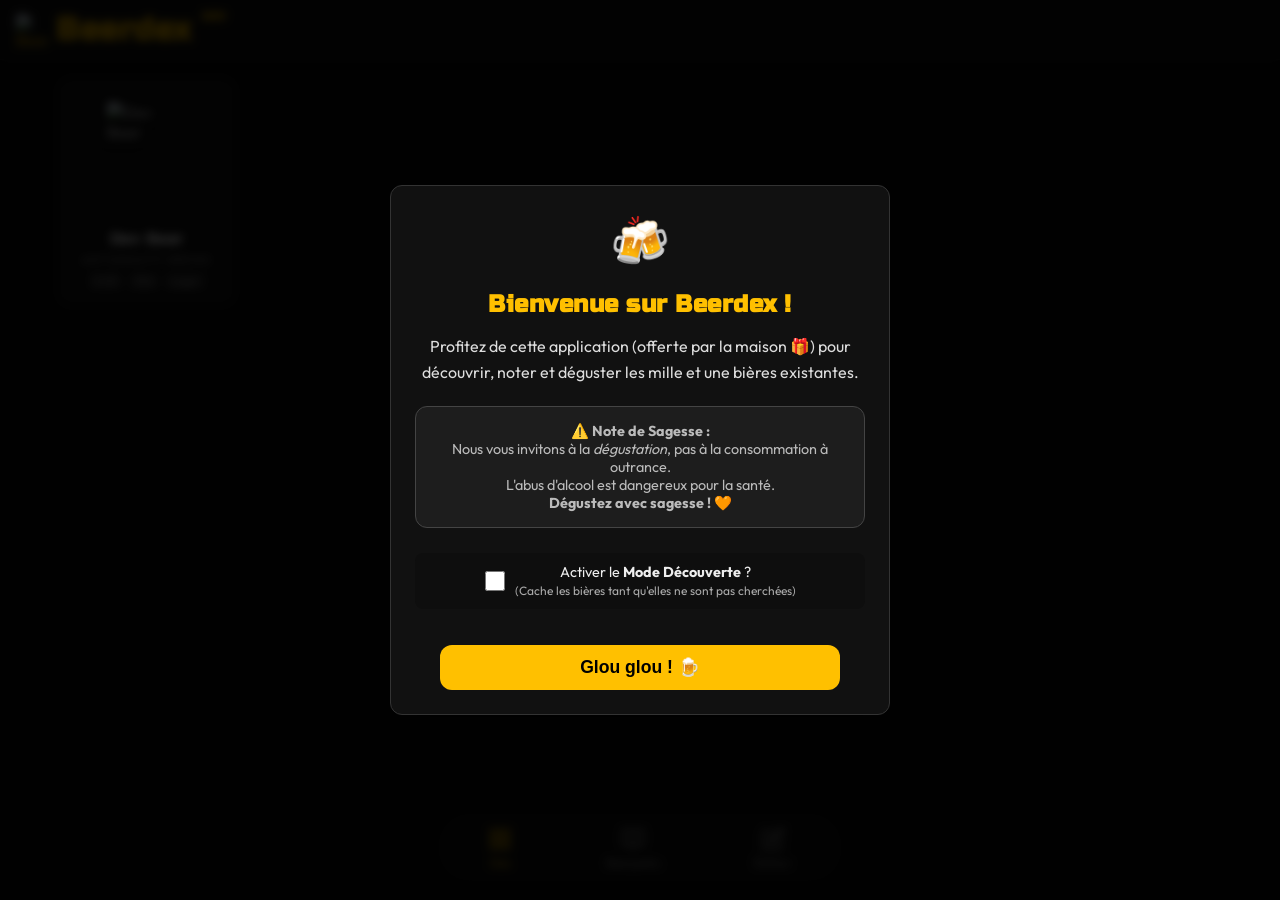
==== index.html @ afc3e480 "first commit" ====
<!DOCTYPE html>
<html lang="fr" data-theme="dark">

<head>
    <meta charset="UTF-8">
    <meta name="viewport" content="width=device-width, initial-scale=1.0">
    <link rel="manifest" href="manifest.webmanifest">
    <meta name="theme-color" content="#ffc107">
    <title>Beerdex - Dev Build</title>
    <!-- Fonts -->
    <link rel="preconnect" href="https://fonts.googleapis.com">
    <link rel="preconnect" href="https://fonts.gstatic.com" crossorigin>
    <link href="https://fonts.googleapis.com/css2?family=Outfit:wght@300;400;500;700&family=Russo+One&display=swap"
        rel="stylesheet">

    <!-- Styles -->
    <script src="js/vendor/lz-string.min.js"></script>
    <link rel="stylesheet" href="style.css">
</head>

<body>

    <div id="app">
        <header class="app-header">
            <div class="logo">
                <img src="icons/logo-bnr.png" width="32" height="32" alt="Beerdex Logo">
                <h1>Beerdex <span style="font-size:0.7rem; color:var(--accent-gold); vertical-align:top;">DEV</span>
                </h1>
            </div>
            <!-- Clean Header -->
        </header>

        <main id="main-content" class="scroll-container">
            <!-- Dynamic Content Injected Here -->
            <div class="loading-state">
                <div class="spinner"></div>
                <p>Chargement...</p>
            </div>
        </main>

        <!-- Navigation Bar -->
        <nav class="bottom-nav">
            <button type="button" class="nav-item active" data-view="home" aria-label="Accueil">
                <svg width="24" height="24" viewBox="0 0 24 24" fill="none" stroke="currentColor" stroke-width="2">
                    <rect x="3" y="3" width="7" height="7"></rect>
                    <rect x="14" y="3" width="7" height="7"></rect>
                    <rect x="14" y="14" width="7" height="7"></rect>
                    <rect x="3" y="14" width="7" height="7"></rect>
                </svg>
                <span>Dex</span>
            </button>
            <a href="beerpedia.html" class="nav-item" aria-label="Beerpedia" style="text-decoration:none;">
                <svg width="24" height="24" viewBox="0 0 24 24" fill="none" stroke="currentColor" stroke-width="2">
                    <path d="M2 3h6a4 4 0 0 1 4 4v14a3 3 0 0 0-3-3H2z"></path>
                    <path d="M22 3h-6a4 4 0 0 0-4 4v14a3 3 0 0 1 3-3h7z"></path>
                </svg>
                <span>Beerpedia</span>
            </a>
            <a href="editor.html" class="nav-item" aria-label="Éditeur" style="text-decoration:none;">
                <svg width="24" height="24" viewBox="0 0 24 24" fill="none" stroke="currentColor" stroke-width="2">
                    <path d="M11 4H4a2 2 0 0 0-2 2v14a2 2 0 0 0 2 2h14a2 2 0 0 0 2-2v-7"></path>
                    <path d="M18.5 2.5a2.121 2.121 0 0 1 3 3L12 15l-4 1 1-4 9.5-9.5z"></path>
                </svg>
                <span>Éditeur</span>
            </a>
        </nav>
    </div>

    <!-- Modals/Overlays -->
    <div id="modal-container" class="modal-overlay hidden" aria-hidden="true"></div>

    <script type="module" src="js/app.js"></script>
</body>

</html>
---- style.css ----
:root {
    /* Premium Dark Palette */
    --bg-dark: #0a0a0a;
    --bg-card: #141414;
    --bg-card-hover: #1f1f1f;
    --text-primary: #ffffff;
    --text-secondary: #a0a0a0;
    --accent-gold: #FFC000;
    --accent-amber: #FF9900;
    --accent-foam: #F0F0F0;
    --border-color: #2d2d2d;
    --success: #2ecc71;
    --danger: #e74c3c;

    /* Spacing & Layout */
    --nav-height: 64px;
    --header-height: 60px;
    --spacing-xs: 4px;
    --spacing-sm: 8px;
    --spacing-md: 16px;
    --spacing-lg: 24px;

    /* Effects */
    --shadow-soft: 0 4px 6px -1px rgba(0, 0, 0, 0.5);
    --shadow-glow: 0 0 15px rgba(255, 192, 0, 0.15);
    --glass-bg: rgba(20, 20, 20, 0.85);
    --glass-border: 1px solid rgba(255, 255, 255, 0.08);
}

/* Reset & Base */
* {
    box-sizing: border-box;
    margin: 0;
    padding: 0;
    -webkit-tap-highlight-color: transparent;
}

body {
    background-color: var(--bg-dark);
    color: var(--text-primary);
    font-family: 'Outfit', sans-serif;
    overflow: hidden;
    /* App-like feel */
    height: 100vh;
    /* Fallback */
    height: 100dvh;
    /* Mobile Fix */
    display: flex;
    flex-direction: column;
}

/* Typography */
h1,
h2,
h3 {
    font-family: 'Russo One', sans-serif;
    letter-spacing: 0.5px;
}

/* Structure */
#app {
    display: flex;
    flex-direction: column;
    height: 100%;
    width: 100%;
    position: relative;
    max-width: 600px;
    /* Tablet/Desktop constraint */
    margin: 0 auto;
    background: var(--bg-dark);
}

/* Header */
.app-header {
    height: var(--header-height);
    padding: 0 var(--spacing-md);
    display: flex;
    align-items: center;
    justify-content: space-between;
    background: var(--glass-bg);
    backdrop-filter: blur(10px);
    border-bottom: var(--glass-border);
    position: sticky;
    top: 0;
    z-index: 10;
}

.logo {
    display: flex;
    align-items: center;
    gap: var(--spacing-sm);
    color: var(--accent-gold);
}

.icon-btn {
    background: none;
    border: none;
    color: var(--text-primary);
    padding: var(--spacing-sm);
    cursor: pointer;
    border-radius: 50%;
    transition: background 0.2s;
}

.icon-btn:active {
    background: rgba(255, 255, 255, 0.1);
}

/* Main Content */
#main-content {
    flex: 1;
    overflow-y: auto;
    padding: var(--spacing-md);
    padding-bottom: calc(var(--nav-height) + 80px);
    /* Safe area for inputs & FAB */
    scroll-behavior: smooth;
}

/* Beer Grid */
.beer-grid {
    display: grid;
    grid-template-columns: repeat(2, 1fr);
    gap: var(--spacing-md);
}

.beer-card {
    background: var(--bg-card);
    border: var(--glass-border);
    border-radius: 16px;
    padding: var(--spacing-md) var(--spacing-sm);
    /* More vertical padding */
    padding-top: 25px;
    /* Specific fix for top cut-off */
    display: flex;
    flex-direction: column;
    align-items: center;
    gap: var(--spacing-sm);
    cursor: pointer;
    transition: transform 0.2s, box-shadow 0.2s, background 0.2s;
    position: relative;
    overflow: hidden;
}

.beer-card:active {
    transform: scale(0.98);
}

.beer-card.drunk {
    border-color: var(--accent-gold);
    background: linear-gradient(145deg, var(--bg-card), #1a1a10);
}

.beer-card .check-icon {
    position: absolute;
    top: 8px;
    right: 8px;
    color: var(--accent-gold);
    opacity: 0;
    transform: scale(0);
    transition: all 0.3s cubic-bezier(0.175, 0.885, 0.32, 1.275);
}

.beer-card.drunk .check-icon {
    opacity: 1;
    transform: scale(1);
}

.beer-image {
    width: 80px;
    height: 120px;
    object-fit: contain;
    filter: drop-shadow(0 4px 4px rgba(0, 0, 0, 0.5));
    transition: transform 0.3s;
}

.beer-card:hover .beer-image {
    transform: translateY(-5px) rotate(2deg);
}

.beer-info {
    text-align: center;
    width: 100%;
}

.beer-title {
    font-family: 'Russo One', sans-serif;
    font-size: 0.95rem;
    margin-bottom: 4px;
    /* Allow wrapping */
    white-space: normal;
    overflow: visible;
    text-overflow: clip;
    line-height: 1.2;
}

.beer-brewery {
    font-size: 0.75rem;
    color: var(--text-secondary);
    text-transform: uppercase;
    letter-spacing: 0.5px;
}

/* Floating Action Button */
.fab {
    position: absolute;
    bottom: calc(var(--nav-height) + 20px);
    right: 20px;
    width: 56px;
    height: 56px;
    border-radius: 50%;
    background: var(--accent-gold);
    color: #000;
    border: none;
    box-shadow: var(--shadow-glow);
    display: flex;
    align-items: center;
    justify-content: center;
    z-index: 20;
    cursor: pointer;
    transition: transform 0.2s;
}

.fab:active {
    transform: scale(0.9);
}

/* Loading State */
.loading-state {
    display: flex;
    flex-direction: column;
    align-items: center;
    justify-content: center;
    height: 100%;
    color: var(--text-secondary);
    gap: var(--spacing-md);
}

.spinner {
    width: 40px;
    height: 40px;
    border: 3px solid rgba(255, 192, 0, 0.3);
    border-radius: 50%;
    border-top-color: var(--accent-gold);
    animation: spin 1s ease-in-out infinite;
}

/* Navigation */
.bottom-nav {
    height: var(--nav-height);
    background: var(--glass-bg);
    backdrop-filter: blur(10px);
    border-top: var(--glass-border);
    display: flex;
    justify-content: space-around;
    align-items: center;
    padding-bottom: env(safe-area-inset-bottom);
    z-index: 10;
}

.nav-item {
    background: none;
    border: none;
    color: var(--text-secondary);
    font-family: 'Outfit', sans-serif;
    font-size: 0.75rem;
    display: flex;
    flex-direction: column;
    align-items: center;
    gap: 4px;
    cursor: pointer;
    transition: color 0.2s;
}

.nav-item.active {
    color: var(--accent-gold);
}

/* Utilities */
.hidden {
    display: none !important;
}

@keyframes spin {
    to {
        transform: rotate(360deg);
    }
}

/* Modal Styles */
.modal-overlay {
    position: fixed;
    top: 0;
    left: 0;
    right: 0;
    bottom: 0;
    background: rgba(0, 0, 0, 0.8);
    backdrop-filter: blur(5px);
    z-index: 100;
    display: flex;
    align-items: flex-end;
    /* Sheet style for mobile */
    justify-content: center;
    animation: fadeIn 0.3s ease-out;
}

@media (min-width: 600px) {
    .modal-overlay {
        align-items: center;
    }
}

.modal-content {
    background: #1a1a1a;
    width: 100%;
    max-width: 600px;
    max-height: 90vh;
    border-radius: 20px 20px 0 0;
    padding: var(--spacing-lg);
    overflow-y: auto;
    position: relative;
    box-shadow: 0 -5px 20px rgba(0, 0, 0, 0.5);
    animation: slideUp 0.3s cubic-bezier(0.16, 1, 0.3, 1);
}

@media (min-width: 600px) {
    .modal-content {
        border-radius: 20px;
        height: auto;
        min-height: 400px;
    }
}

@keyframes fadeIn {
    from {
        opacity: 0;
    }

    to {
        opacity: 1;
    }
}

@keyframes slideUp {
    from {
        transform: translateY(100%);
    }

    to {
        transform: translateY(0);
    }
}

/* Form Styles */
.form-group {
    margin-bottom: var(--spacing-md);
}

.form-label {
    display: block;
    margin-bottom: var(--spacing-xs);
    color: var(--text-secondary);
    font-size: 0.9rem;
}

.form-input,
.form-select,
.form-textarea {
    width: 100%;
    padding: 12px;
    background: var(--bg-card);
    border: 1px solid var(--border-color);
    border-radius: 8px;
    color: var(--text-primary);
    font-family: inherit;
    font-size: 1rem;
}

.form-input:focus {
    outline: none;
    border-color: var(--accent-gold);
}

.btn-primary {
    width: 100%;
    padding: 14px;
    background: var(--accent-gold);
    color: var(--text-on-primary, #000000);
    border: none;
    border-radius: 12px;
    font-weight: 700;
    font-size: 1rem;
    cursor: pointer;
    margin-top: var(--spacing-md);
}

/* Text Color Utilities */
.text-white {
    color: #ffffff !important;
}

.text-black {
    color: #000000 !important;
}

.text-gold {
    color: var(--accent-gold) !important;
}

.text-danger {
    color: var(--danger) !important;
}

/* Search Bar */
.search-bar {
    position: fixed;
    top: var(--header-height);
    left: 0;
    right: 0;
    background: var(--bg-card);
    padding: var(--spacing-sm) var(--spacing-md);
    border-bottom: 1px solid var(--border-color);
    display: flex;
    align-items: center;
    gap: var(--spacing-sm);
    z-index: 9;
    animation: slideDown 0.2s ease-out;
}

.search-bar.hidden {
    display: none;
}

#search-input {
    flex: 1;
    background: var(--bg-dark);
    border: none;
    padding: 10px;
    border-radius: 8px;
    color: var(--text-primary);
    font-family: inherit;
}

#search-input:focus {
    outline: 2px solid var(--accent-gold);
}

@keyframes slideDown {
    from {
        transform: translateY(-20px);
        opacity: 0;
    }

    to {
        transform: translateY(0);
        opacity: 1;
    }
}

/* --- Added for UI Polish & Accessibility --- */

/* Accessibility & Utils */
.sr-only {
    position: absolute;
    width: 1px;
    height: 1px;
    padding: 0;
    margin: -1px;
    overflow: hidden;
    clip: rect(0, 0, 0, 0);
    white-space: nowrap;
    border-width: 0;
}

.text-center {
    text-align: center;
}

.p-20 {
    padding: 20px;
}

.mt-20 {
    margin-top: 20px;
}

.mb-10 {
    margin-bottom: 10px;
}

.mb-20 {
    margin-bottom: 20px;
}

.gap-10 {
    gap: 10px;
}

.mt-40 {
    margin-top: 40px;
}

.mb-40 {
    margin-bottom: 40px;
}

/* SVG Donut Chart */
.circular-chart {
    display: block;
    margin: 10px auto;
    max-width: 80%;
    max-height: 250px;
}

.circle-bg {
    fill: none;
    stroke: #333;
    stroke-width: 2.8;
}

.circle {
    fill: none;
    stroke-width: 2.8;
    stroke-linecap: round;
    animation: progress 1s ease-out forwards;
    stroke: var(--accent-gold);
}

@keyframes progress {
    0% {
        stroke-dasharray: 0 100;
    }
}

/* Stats Cards */
.stat-card {
    background: var(--bg-card);
    padding: 15px;
    border-radius: 12px;
    text-align: center;
}

.stat-value {
    font-size: 1.5rem;
    color: var(--text-primary);
    font-weight: bold;
}

.stat-label {
    font-size: 0.75rem;
    color: #666;
}

/* Comparison Items */
.comp-item {
    background: var(--bg-card);
    padding: 10px;
    border-radius: 12px;
    font-size: 0.85rem;
    color: #888;
    display: flex;
    gap: 10px;
    align-items: center;
}

.comp-icon {
    font-size: 1.2rem;
}

/* Filter Modal */
.filter-section {
    border-top: 1px solid #333;
    padding-top: 20px;
    margin-top: 20px;
}

/* Achievements */
.ach-category-title {
    margin-top: 15px;
    margin-bottom: 10px;
    border-bottom: 1px solid #333;
    padding-bottom: 5px;
    color: var(--accent-gold);
}

.ach-grid {
    display: grid;
    grid-template-columns: repeat(auto-fill, minmax(60px, 1fr));
    gap: 10px;
}

.ach-item {
    text-align: center;
    cursor: help;
    position: relative;
    transition: transform 0.2s;
}

.ach-item:hover {
    transform: scale(1.1);
}

.ach-icon {
    font-size: 2rem;
}

/* Backdrop Filter for Safari */
.app-header,
.bottom-nav {
    -webkit-backdrop-filter: blur(10px);
}

/* Update Toast */
.update-toast {
    position: fixed;
    bottom: 80px;
    /* Above nav */
    left: 50%;
    transform: translateX(-50%);
    background-color: var(--bg-card);
    /* ensure variable name matches usage */
    color: var(--text-primary);
    padding: 1rem;
    border-radius: 12px;
    box-shadow: 0 4px 12px rgba(0, 0, 0, 0.3);
    border: 1px solid var(--accent-gold);
    display: flex;
    align-items: center;
    gap: 1rem;
    z-index: 1000;
    animation: slideUp 0.3s ease-out;
}

.update-toast button {
    background-color: var(--accent-gold);
    color: #000;
    border: none;
    padding: 0.5rem 1rem;
    border-radius: 6px;
    cursor: pointer;
    font-weight: bold;
}

@keyframes slideUp {
    from {
        transform: translate(-50%, 20px);
        /* Maintain X centering */
        opacity: 0;
    }

    to {
        transform: translate(-50%, 0);
        opacity: 1;
    }
}

/* Modal Container - Fixed & Centered */
#modal-container {
    position: fixed;
    inset: 0;
    /* Replaces top/left/width/height to avoid scrollbar overflow */
    background: rgba(0, 0, 0, 0.85);
    z-index: 10000;
    display: flex;
    justify-content: center;
    align-items: center;
    /* Center if space allows */
    backdrop-filter: blur(5px);
    opacity: 1;
    transition: opacity 0.3s ease;
    padding: 15px;
    /* Prevent edge touching */
    overflow-y: auto;
    -webkit-overflow-scrolling: touch;
}

/* Ensure modal content handles overflow */
.modal-content {
    background: #111;
    border: 1px solid #333;
    border-radius: 12px;
    box-shadow: 0 10px 30px rgba(0, 0, 0, 0.5);
    max-height: 90vh;
    width: 100%;
    max-width: 500px;
    /* Limit width on desktop */
    overflow-y: auto;
    position: relative;
    margin: auto;
    /* Important for flex overflow centering */
}

/* Prevent body scroll when modal open - applied via JS */
body.modal-open {
    overflow: hidden;
}

#modal-container.hidden {
    display: none;
    /* Hide via display to stop interactions and ensure re-center on show */
    opacity: 0;
}

/* --- WRAPPED STORY --- */
.story-overlay {
    position: fixed;
    top: 0;
    left: 0;
    width: 100%;
    height: 100%;
    z-index: 10000;
    display: flex;
    flex-direction: column;
    color: #fff;
    font-family: 'Inter', sans-serif;
}

.story-overlay.fade-out {
    opacity: 0;
    transition: opacity 0.3s;
}

.story-progress-container {
    display: flex;
    gap: 4px;
    padding: 10px;
    position: absolute;
    top: 0;
    left: 0;
    width: 100%;
    z-index: 10002;
}

.story-progress-bar {
    flex: 1;
    height: 4px;
    background: rgba(255, 255, 255, 0.3);
    border-radius: 2px;
    overflow: hidden;
}

.story-progress-fill {
    width: 0%;
    height: 100%;
    background: #fff;
    border-radius: 2px;
}

.story-close-btn {
    position: absolute;
    top: 20px;
    right: 20px;
    background: none;
    border: none;
    color: #fff;
    font-size: 2rem;
    z-index: 10003;
    cursor: pointer;
    opacity: 0.7;
}

.story-content {
    flex: 1;
    display: flex;
    flex-direction: column;
    justify-content: center;
    align-items: center;
    text-align: center;
    padding: 20px;
    z-index: 10001;
}

.story-tap-left,
.story-tap-right {
    position: absolute;
    top: 0;
    height: 100%;
    width: 30%;
    z-index: 10001;
    /* Above content? No, invisible overlay for nav */
}

.story-tap-left {
    left: 0;
}

.story-tap-right {
    right: 0;
    width: 70%;
    /* Give more space to 'Next' */
}

/* Story Typography */
.story-title {
    font-family: 'Russo One', sans-serif;
    font-size: 3rem;
    line-height: 1.1;
    margin-bottom: 10px;
    text-shadow: 0 4px 10px rgba(0, 0, 0, 0.5);
    color: var(--accent-gold);
}

.story-subtitle {
    font-size: 1.2rem;
    color: #ddd;
}

.story-stat-label {
    font-size: 1.5rem;
    font-weight: bold;
    color: var(--accent-gold);
    margin-bottom: 20px;
    text-transform: uppercase;
    letter-spacing: 2px;
}

.story-big-number {
    font-size: 5rem;
    font-weight: 900;
    font-family: 'Russo One', sans-serif;
    background: -webkit-linear-gradient(#fff, #aaa);
    -webkit-background-clip: text;
    -webkit-text-fill-color: transparent;
    margin-bottom: 10px;
}

.story-big-text {
    font-size: 3rem;
    font-weight: bold;
    font-family: 'Russo One', sans-serif;
    margin-bottom: 20px;
}

.story-beer-img {
    width: 200px;
    height: 200px;
    object-fit: contain;
    margin-bottom: 20px;
    border-radius: 50%;
    border: 4px solid var(--accent-gold);
    background: #fff;
    padding: 10px;
}

.story-beer-name {
    font-size: 2rem;
    font-weight: bold;
    margin-bottom: 5px;
    color: #fff;
}

/* Animations */
@keyframes pop-in {
    0% {
        transform: scale(0.5);
        opacity: 0;
    }

    80% {
        transform: scale(1.1);
    }

    100% {
        transform: scale(1);
        opacity: 1;
    }
}

@keyframes slide-up {
    0% {
        transform: translateY(50px);
        opacity: 0;
    }

    100% {
        transform: translateY(0);
        opacity: 1;
    }
}

@keyframes fade-in {
    0% {
        opacity: 0;
    }

    100% {
        opacity: 1;
    }
}

@keyframes scale-up {
    0% {
        transform: scale(0.8);
        opacity: 0;
    }

    100% {
        transform: scale(1);
        opacity: 1;
    }
}

@keyframes rotate-in {
    0% {
        transform: rotate(-10deg) scale(0.8);
        opacity: 0;
    }

    100% {
        transform: rotate(0) scale(1);
        opacity: 1;
    }
}

@keyframes bounce {

    0%,
    100% {
        transform: translateY(0);
    }

    50% {
        transform: translateY(-20px);
    }
}

.animate-pop-in {
    animation: pop-in 0.6s cubic-bezier(0.175, 0.885, 0.32, 1.275) forwards;
    opacity: 0;
}

.animate-slide-up {
    animation: slide-up 0.6s ease-out forwards;
    opacity: 0;
}

.animate-fade-in {
    animation: fade-in 1s ease-out forwards;
    opacity: 0;
}

.animate-scale-up {
    animation: scale-up 0.5s ease-out forwards;
    opacity: 0;
}

.animate-rotate-in {
    animation: rotate-in 0.7s ease-out forwards;
    opacity: 0;
}

.animate-bounce {
    animation: bounce 2s infinite;
}

/* --- Chart Styles --- */
.chart-container {
    width: 160px;
    height: 160px;
    margin: 0 auto;
    position: relative;
}

.chart-percentage {
    position: absolute;
    top: 50%;
    left: 50%;
    transform: translate(-50%, -50%);
    font-size: 1.8rem;
    font-weight: bold;
    color: var(--accent-gold);
    line-height: 1;
    text-align: center;
    width: 100%;
    pointer-events: none;
}

@media (min-width: 768px) {
    .chart-container {
        width: 240px;
        height: 240px;
    }

    .chart-percentage {
        font-size: 3rem;
    }
}

/* --- PC Layout Optimization --- */
@media (min-width: 768px) {

    /* Widen App */
    #app {
        max-width: 1200px !important;
        border-left: 1px solid #222;
        border-right: 1px solid #222;
        box-shadow: 0 0 50px rgba(0, 0, 0, 0.5);
    }

    /* Responsive Grid */
    .beer-grid {
        grid-template-columns: repeat(auto-fill, minmax(180px, 1fr)) !important;
    }

    /* Dock Navigation */
    .bottom-nav {
        position: fixed;
        bottom: 20px;
        left: 50%;
        transform: translateX(-50%);
        width: 400px;
        border-radius: 30px;
        border: 1px solid rgba(255, 255, 255, 0.1);
        box-shadow: 0 10px 30px rgba(0, 0, 0, 0.5);
        padding-bottom: 0;
    }

    /* Search Bar Width */
    .search-bar {
        max-width: 1200px;
        left: 50%;
        transform: translateX(-50%);
        right: auto;
        width: 100%;
    }
}

/* --- PC Layout Optimization (Full Width Override) --- */
@media (min-width: 768px) {
    #app {
        max-width: 100% !important;
        border: none;
        box-shadow: none;
    }

    .beer-grid {
        grid-template-columns: repeat(auto-fill, minmax(180px, 1fr)) !important;
        padding: 0 40px;
    }

    .search-bar {
        max-width: 100% !important;
        left: 0;
        transform: none;
        width: 100%;
        padding: 10px 40px;
        right: 0;
    }
}

/* --- Stats & Settings Specifics (PC) --- */
@media (min-width: 768px) {

    /* Center Stats/Settings Content */
    #main-content>.text-center.p-20 {
        max-width: 900px;
        margin: 0 auto;
        display: grid;
        gap: 20px;
    }

    /* Settings Buttons - Prevent Mega Stretch */
    .btn-primary {
        max-width: 400px;
        margin-left: auto;
        margin-right: auto;
    }

    /* Map Aspect Ratio */
    #beer-map-container svg {
        max-height: 600px;
    }

    /* Fix weird left alignment in Settings titles */
    .stat-card h4 {
        text-align: center !important;
    }

    .stat-card {
        padding: 30px;
    }
}

/* Wrapped Story Styles (Appended for Z-Index Fix) */
.story-overlay {
    position: fixed;
    top: 0;
    left: 0;
    width: 100%;
    height: 100%;
    z-index: 9999;
    background: #000;
    overflow: hidden;
    display: flex;
    flex-direction: column;
}

.story-content {
    position: relative;
    z-index: 20;
    width: 100%;
    height: 100%;
    padding: 20px;
    display: flex;
    flex-direction: column;
    justify-content: center;
    align-items: center;
    text-align: center;
    pointer-events: none;
}

.story-content>* {
    pointer-events: none;
}

/* Default text non-clickable */
.story-content button,
.story-content a {
    pointer-events: auto;
}

/* Buttons clickable */
.story-tap-left {
    position: absolute;
    left: 0;
    top: 0;
    bottom: 0;
    width: 50%;
    z-index: 10;
}

.story-tap-right {
    position: absolute;
    right: 0;
    top: 0;
    bottom: 0;
    width: 50%;
    z-index: 10;
}

.story-close-btn {
    position: absolute;
    top: 20px;
    right: 20px;
    z-index: 30;
    background: none;
    border: none;
    font-size: 2rem;
    color: #fff;
    cursor: pointer;
}

.story-progress-container {
    position: absolute;
    top: 10px;
    left: 0;
    width: 100%;
    padding: 0 10px;
    display: flex;
    gap: 4px;
    z-index: 30;
}

.story-progress-bar {
    flex: 1;
    height: 3px;
    background: rgba(255, 255, 255, 0.3);
    border-radius: 2px;
    overflow: hidden;
}

.story-progress-fill {
    height: 100%;
    width: 0%;
    background: #fff;
    transition: width 0.1s linear;
}


/* --- GUIDE PAGE STYLES --- */
.guide-container {
    padding: 20px;
    max-width: 800px;
    margin: 0 auto;
    color: var(--text-main);
    animation: fadeIn 0.5s ease-out;
}

@keyframes fadeIn {
    from {
        opacity: 0;
        transform: translateY(10px);
    }

    to {
        opacity: 1;
        transform: translateY(0);
    }
}

.guide-header {
    text-align: center;
    margin-bottom: 40px;
    padding-top: 20px;
}

.guide-header h1 {
    font-size: 2.5rem;
    background: linear-gradient(135deg, var(--accent-gold), #fff);
    -webkit-background-clip: text;
    -webkit-text-fill-color: transparent;
    margin-bottom: 10px;
    font-family: 'Russo One', sans-serif;
}

.guide-header .subtitle {
    color: #aaa;
    font-size: 1.1rem;
    font-style: italic;
}

.guide-section {
    margin-bottom: 50px;
}

.guide-section h2 {
    font-size: 1.8rem;
    color: var(--accent-gold);
    margin-bottom: 20px;
    border-bottom: 1px solid rgba(255, 192, 0, 0.2);
    padding-bottom: 10px;
}

.intro-text {
    margin-bottom: 20px;
    line-height: 1.6;
    color: #ddd;
}

/* Beer Type Grid */
.beer-type-grid {
    display: grid;
    grid-template-columns: repeat(auto-fit, minmax(280px, 1fr));
    gap: 20px;
}

.type-card {
    background: var(--bg-card);
    border: 1px solid rgba(255, 255, 255, 0.05);
    border-radius: 16px;
    padding: 20px;
    transition: transform 0.2s, border-color 0.2s;
}

.type-card:hover {
    transform: translateY(-5px);
    border-color: var(--accent-gold);
}

.type-card h3 {
    margin-bottom: 10px;
    color: #fff;
    font-size: 1.3rem;
}

.type-card .tags {
    display: flex;
    gap: 8px;
    margin-bottom: 12px;
}

.tag {
    font-size: 0.75rem;
    background: rgba(255, 255, 255, 0.1);
    padding: 4px 8px;
    border-radius: 12px;
    color: #aaa;
}

.type-card p {
    font-size: 0.95rem;
    color: #ccc;
    line-height: 1.5;
    margin-bottom: 10px;
}

.food-pairing {
    font-size: 0.85rem !important;
    color: var(--accent-gold) !important;
    font-weight: 500;
}

/* Choice Flow */
.choice-flow {
    background: rgba(255, 255, 255, 0.03);
    padding: 20px;
    border-radius: 16px;
}

.choice-list {
    list-style: none;
    padding: 0;
}

.choice-list li {
    margin-bottom: 15px;
    padding-left: 20px;
    border-left: 3px solid var(--accent-gold);
    line-height: 1.5;
    color: #ddd;
}

.highlight {
    color: var(--accent-gold);
    font-weight: bold;
}

/* Timeline */
.timeline {
    position: relative;
    border-left: 2px solid rgba(255, 255, 255, 0.1);
    margin-left: 10px;
    padding-left: 30px;
}

.timeline-item {
    margin-bottom: 30px;
    position: relative;
}

.timeline-item::before {
    content: '';
    position: absolute;
    left: -36px;
    top: 5px;
    width: 14px;
    height: 14px;
    background: var(--bg-dark);
    /* cut line */
    border: 2px solid var(--accent-gold);
    border-radius: 50%;
    box-shadow: 0 0 10px rgba(255, 192, 0, 0.3);
}

.timeline-item .date {
    display: block;
    font-size: 0.9rem;
    color: var(--accent-gold);
    font-weight: bold;
    margin-bottom: 5px;
}

.timeline-item p {
    color: #ccc;
    line-height: 1.5;
}

/* About Section */
.features-list {
    display: grid;
    grid-template-columns: repeat(auto-fit, minmax(200px, 1fr));
    gap: 15px;
    margin-top: 20px;
}

.feat-item {
    background: rgba(255, 255, 255, 0.05);
    padding: 15px;
    border-radius: 12px;
    font-size: 0.9rem;
    color: #eee;
}

.article-signature {
    margin-top: 50px;
    text-align: right;
    font-style: italic;
    color: #888;
}

.sign-block {
    margin-top: 10px;
    border-top: 1px solid rgba(255, 255, 255, 0.1);
    display: inline-block;
    padding-top: 10px;
    text-align: right;
}

.sign-name {
    display: block;
    font-family: 'Russo One', sans-serif;
    color: #fff;
    font-size: 1.1rem;
}

.sign-role {
    font-size: 0.8rem;
    color: var(--accent-gold);
}

.divider {
    height: 1px;
    background: linear-gradient(90deg, transparent, rgba(255, 255, 255, 0.1), transparent);
    margin: 40px 0;
}

/* --- Style Map --- */
.style-map-container {
    position: relative;
    width: 100%;
    height: 300px;
    /* Mobile height */
    background: rgba(255, 255, 255, 0.02);
    border: 1px solid rgba(255, 255, 255, 0.05);
    border-radius: 16px;
    margin: 20px 0;
    overflow: hidden;
}

.map-grid {
    position: absolute;
    top: 50%;
    left: 50%;
    width: 90%;
    height: 90%;
    transform: translate(-50%, -50%);
    border-left: 1px dashed rgba(255, 255, 255, 0.1);
    border-bottom: 1px dashed rgba(255, 255, 255, 0.1);
}

.map-label {
    position: absolute;
    font-size: 0.7rem;
    color: #666;
    text-transform: uppercase;
    font-weight: bold;
}

.map-label.top {
    top: 10px;
    left: 50%;
    transform: translateX(-50%);
}

.map-label.bottom {
    bottom: 10px;
    left: 50%;
    transform: translateX(-50%);
}

.map-label.left {
    top: 50%;
    left: 0px;
    transform: translateY(-50%) rotate(-90deg);
    transform-origin: left center;
}

.map-label.right {
    top: 50%;
    right: -10px;
    transform: translateY(-50%) rotate(90deg);
    transform-origin: right center;
}

.beer-dot {
    position: absolute;
    width: 12px;
    height: 12px;
    background: var(--accent-gold);
    border-radius: 50%;
    transform: translate(-50%, -50%);
    cursor: pointer;
    box-shadow: 0 0 5px rgba(255, 192, 0, 0.5);
    transition: transform 0.2s, background 0.2s;
}

.beer-dot:hover,
.beer-dot.active {
    transform: translate(-50%, -50%) scale(1.5);
    background: #fff;
    z-index: 10;
}

.beer-dot::after {
    content: attr(data-label);
    position: absolute;
    top: -25px;
    left: 50%;
    transform: translateX(-50%);
    background: rgba(0, 0, 0, 0.8);
    color: #fff;
    padding: 2px 6px;
    border-radius: 4px;
    font-size: 0.7rem;
    white-space: nowrap;
    opacity: 0;
    pointer-events: none;
    transition: opacity 0.2s;
}

.beer-dot:hover::after,
.beer-dot.active::after {
    opacity: 1;
}

/* --- Quiz UI --- */
.quiz-box {
    background: var(--bg-card);
    padding: 30px;
    border-radius: 16px;
    text-align: center;
    border: 1px solid rgba(255, 255, 255, 0.05);
    min-height: 250px;
    display: flex;
    flex-direction: column;
    justify-content: center;
    align-items: center;
}

.quiz-options {
    display: flex;
    flex-direction: column;
    gap: 10px;
    margin-top: 20px;
    width: 100%;
}

.result-icon {
    font-size: 4rem;
    margin-bottom: 20px;
}

@media (min-width: 768px) {
    .style-map-container {
        height: 450px;
    }

    .quiz-options {
        flex-direction: row;
        justify-content: center;
    }
}

/* --- Article View --- */
.article-container {
    padding: 20px;
    max-width: 800px;
    margin: 0 auto;
    color: var(--text-main);
    animation: fadeIn 0.3s ease-out;
}

.article-header {
    text-align: center;
    margin-bottom: 30px;
    padding-bottom: 20px;
    border-bottom: 1px solid rgba(255, 255, 255, 0.1);
}

.article-icon {
    font-size: 3rem;
    margin-bottom: 10px;
    display: inline-block;
    padding: 15px;
    background: rgba(255, 255, 255, 0.05);
    border-radius: 50%;
}

.article-header h1 {
    font-size: 2.2rem;
    color: var(--accent-gold);
    margin-bottom: 10px;
}

.article-content h3 {
    color: #fff;
    margin-top: 30px;
    margin-bottom: 15px;
    font-size: 1.4rem;
    border-left: 3px solid var(--accent-gold);
    padding-left: 10px;
}

.article-content p {
    line-height: 1.7;
    margin-bottom: 15px;
    color: #ccc;
    font-size: 1rem;
}

.article-content ul {
    margin-bottom: 20px;
    padding-left: 20px;
}

.article-content li {
    margin-bottom: 8px;
    color: #ddd;
}

.article-meta {
    display: flex;
    gap: 15px;
    margin: 20px 0;
    flex-wrap: wrap;
}

.article-meta span {
    background: rgba(255, 192, 0, 0.1);
    color: var(--accent-gold);
    padding: 5px 12px;
    border-radius: 20px;
    font-size: 0.9rem;
    font-weight: bold;
    border: 1px solid rgba(255, 192, 0, 0.3);
}

.btn-back {
    background: none;
    border: none;
    color: #aaa;
    display: flex;
    align-items: center;
    gap: 5px;
    cursor: pointer;
    font-size: 1rem;
    margin-bottom: 20px;
    padding: 0;
}

.btn-back:hover {
    color: #fff;
}

/* Small outline button for cards */
.btn-small-outline {
    background: transparent;
    border: 1px solid rgba(255, 255, 255, 0.3);
    color: #ddd;
    padding: 5px 10px;
    border-radius: 6px;
    font-size: 0.8rem;
    cursor: pointer;
    margin-bottom: 10px;
    transition: all 0.2s;
}

.btn-small-outline:hover {
    border-color: var(--accent-gold);
    color: var(--accent-gold);
    background: rgba(255, 192, 0, 0.05);
}
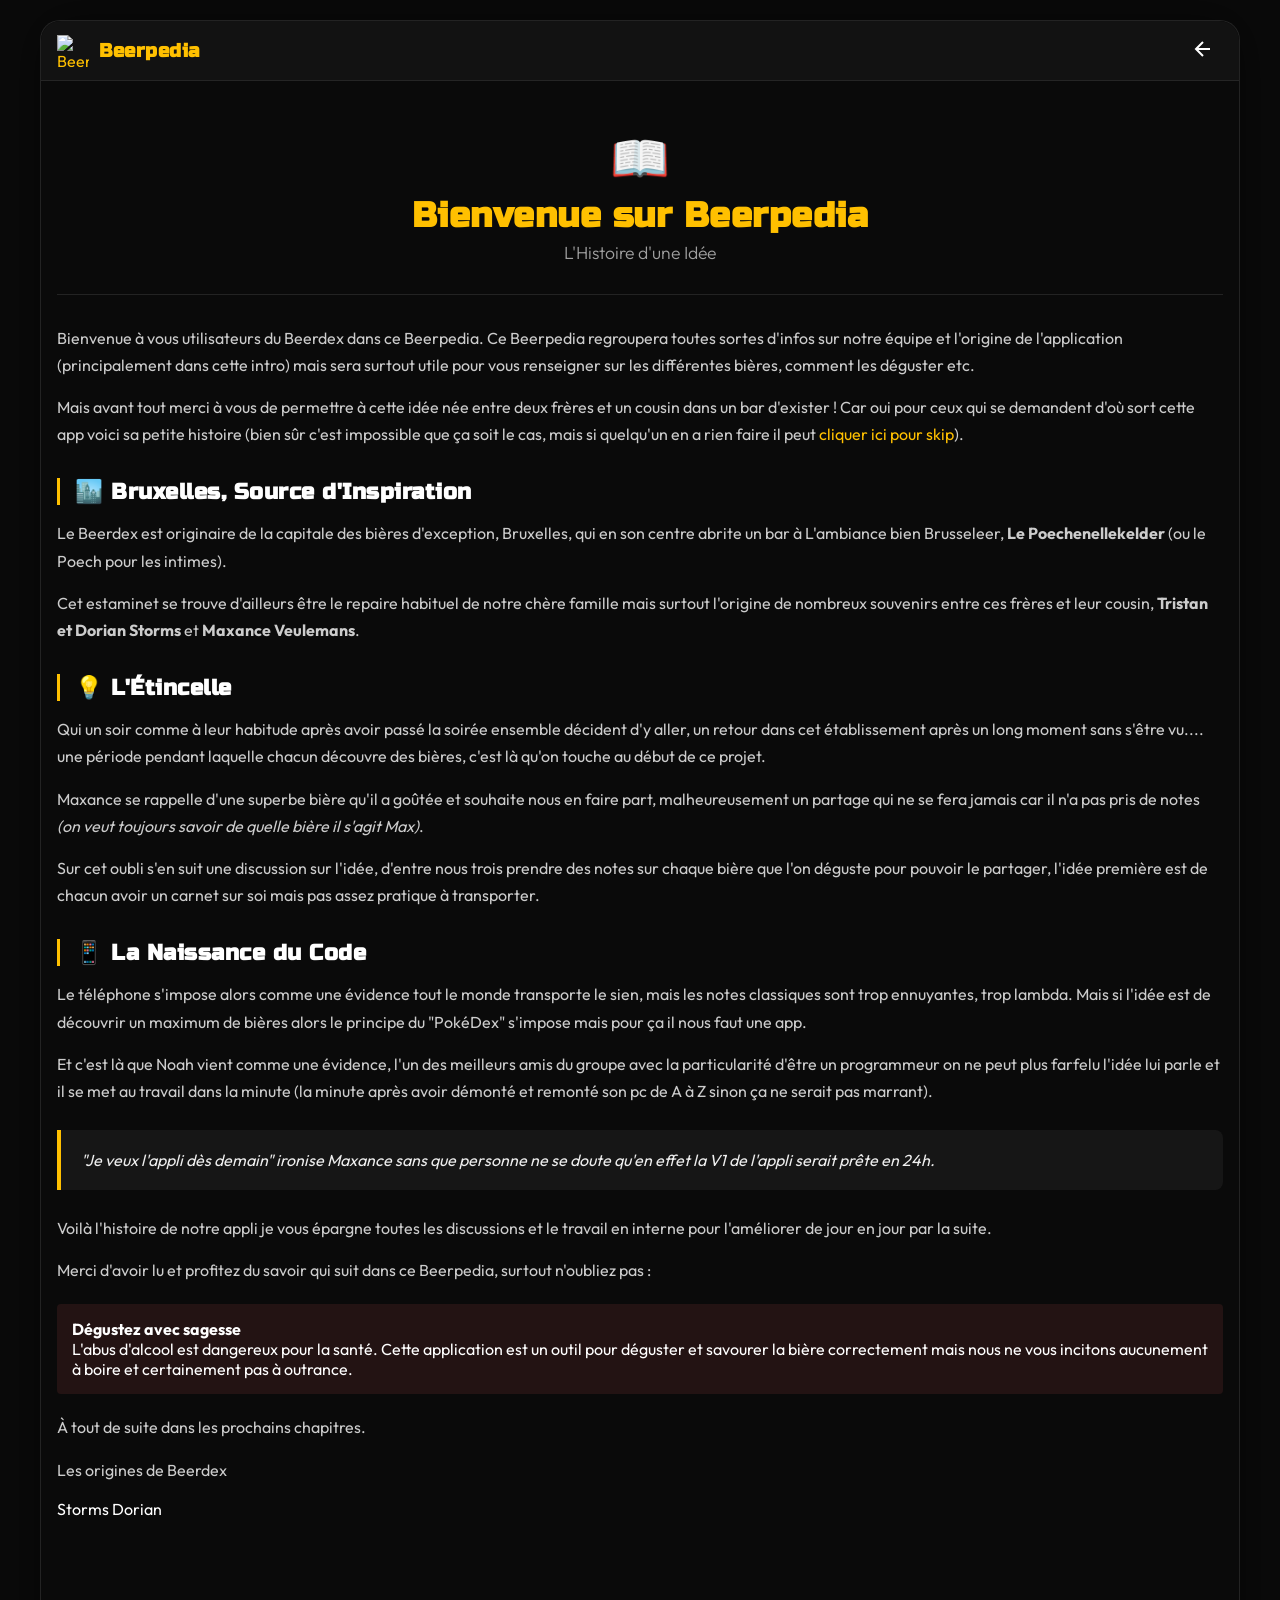
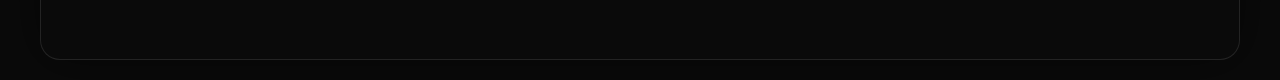
==== commit e8ff3fed: "feat: add new beer style articles, introduce a content editor, and update core application logic and" ====
--- a/index.html
+++ b/index.html
@@ -4,18 +4,29 @@
 <head>
     <meta charset="UTF-8">
     <meta name="viewport" content="width=device-width, initial-scale=1.0">
-    <link rel="manifest" href="manifest.webmanifest">
-    <meta name="theme-color" content="#ffc107">
-    <title>Beerdex - Dev Build</title>
-    <!-- Fonts -->
+    <title>Beerpedia - L'Encyclopédie de la Bière</title>
+    <meta name="description" content="Encyclopédie de la bière : Styles, Histoire, Conseils.">
+
+    <!-- Fonts & Styles -->
     <link rel="preconnect" href="https://fonts.googleapis.com">
     <link rel="preconnect" href="https://fonts.gstatic.com" crossorigin>
     <link href="https://fonts.googleapis.com/css2?family=Outfit:wght@300;400;500;700&family=Russo+One&display=swap"
         rel="stylesheet">
+    <link rel="stylesheet" href="style.css">
 
-    <!-- Styles -->
-    <script src="js/vendor/lz-string.min.js"></script>
-    <link rel="stylesheet" href="style.css">
+    <!-- Favicon & PWA -->
+    <link rel="icon" type="image/png" href="icons/logo-bnr.png">
+    <link rel="apple-touch-icon" href="icons/192x192.png">
+    <link rel="manifest" href="manifest.webmanifest">
+    <meta name="theme-color" content="#FFC000">
+
+    <!-- Open Graph -->
+    <meta property="og:title" content="Beerpedia - L'Encyclopédie de la Bière">
+    <meta property="og:description"
+        content="Découvrez les styles de bières, leur histoire et des conseils de dégustation.">
+    <meta property="og:type" content="website">
+    <meta property="og:url" content="https://beerpedia.dualsfwshield.be">
+    <meta property="og:image" content="icons/512x512.png">
 </head>
 
 <body>
@@ -23,53 +34,43 @@
     <div id="app">
         <header class="app-header">
             <div class="logo">
-                <img src="icons/logo-bnr.png" width="32" height="32" alt="Beerdex Logo">
-                <h1>Beerdex <span style="font-size:0.7rem; color:var(--accent-gold); vertical-align:top;">DEV</span>
-                </h1>
+                <a href="index.html"
+                    style="text-decoration:none; display:flex; align-items:center; gap:10px; color:inherit;">
+                    <img src="icons/logo-bnr.png" width="32" height="32" alt="Beerpedia Logo">
+                    <h1>Beerpedia</h1>
+                </a>
             </div>
-            <!-- Clean Header -->
+            <!-- Link to Beerdex.be -->
+            <a href="https://beerdex.dualsfwshield.be" class="icon-btn" aria-label="Beerdex.be"
+                style="text-decoration:none; display:flex; align-items:center; justify-content:center; font-size: 0.8rem; gap: 5px; color: var(--accent-gold);"
+                target="_blank" rel="noopener noreferrer">
+                <span>Beerdex</span>
+                <svg width="18" height="18" viewBox="0 0 24 24" fill="none" stroke="currentColor" stroke-width="2">
+                    <path d="M18 13v6a2 2 0 0 1-2 2H5a2 2 0 0 1-2-2V8a2 2 0 0 1 2-2h6"></path>
+                    <polyline points="15 3 21 3 21 9"></polyline>
+                    <line x1="10" y1="14" x2="21" y2="3"></line>
+                </svg>
+            </a>
         </header>
 
         <main id="main-content" class="scroll-container">
-            <!-- Dynamic Content Injected Here -->
-            <div class="loading-state">
-                <div class="spinner"></div>
-                <p>Chargement...</p>
-            </div>
+            <!-- Content Injected Here -->
         </main>
 
-        <!-- Navigation Bar -->
-        <nav class="bottom-nav">
-            <button type="button" class="nav-item active" data-view="home" aria-label="Accueil">
-                <svg width="24" height="24" viewBox="0 0 24 24" fill="none" stroke="currentColor" stroke-width="2">
-                    <rect x="3" y="3" width="7" height="7"></rect>
-                    <rect x="14" y="3" width="7" height="7"></rect>
-                    <rect x="14" y="14" width="7" height="7"></rect>
-                    <rect x="3" y="14" width="7" height="7"></rect>
-                </svg>
-                <span>Dex</span>
-            </button>
-            <a href="beerpedia.html" class="nav-item" aria-label="Beerpedia" style="text-decoration:none;">
-                <svg width="24" height="24" viewBox="0 0 24 24" fill="none" stroke="currentColor" stroke-width="2">
-                    <path d="M2 3h6a4 4 0 0 1 4 4v14a3 3 0 0 0-3-3H2z"></path>
-                    <path d="M22 3h-6a4 4 0 0 0-4 4v14a3 3 0 0 1 3-3h7z"></path>
-                </svg>
-                <span>Beerpedia</span>
-            </a>
-            <a href="editor.html" class="nav-item" aria-label="Éditeur" style="text-decoration:none;">
-                <svg width="24" height="24" viewBox="0 0 24 24" fill="none" stroke="currentColor" stroke-width="2">
-                    <path d="M11 4H4a2 2 0 0 0-2 2v14a2 2 0 0 0 2 2h14a2 2 0 0 0 2-2v-7"></path>
-                    <path d="M18.5 2.5a2.121 2.121 0 0 1 3 3L12 15l-4 1 1-4 9.5-9.5z"></path>
-                </svg>
-                <span>Éditeur</span>
-            </a>
-        </nav>
+        <!-- Simplified Bottom Nav -->
     </div>
 
-    <!-- Modals/Overlays -->
-    <div id="modal-container" class="modal-overlay hidden" aria-hidden="true"></div>
-
     <script type="module" src="js/app.js"></script>
+    <script>
+        // Service Worker Registration
+        if ('serviceWorker' in navigator) {
+            window.addEventListener('load', () => {
+                navigator.serviceWorker.register('sw.js')
+                    .then(reg => console.log('[App] SW registered:', reg.scope))
+                    .catch(err => console.error('[App] SW registration failed:', err));
+            });
+        }
+    </script>
 </body>
 
 </html>
--- a/style.css
+++ b/style.css
@@ -2,29 +2,15 @@
     /* Premium Dark Palette */
     --bg-dark: #0a0a0a;
     --bg-card: #141414;
-    --bg-card-hover: #1f1f1f;
     --text-primary: #ffffff;
     --text-secondary: #a0a0a0;
     --accent-gold: #FFC000;
-    --accent-amber: #FF9900;
-    --accent-foam: #F0F0F0;
-    --border-color: #2d2d2d;
-    --success: #2ecc71;
-    --danger: #e74c3c;
-
-    /* Spacing & Layout */
+    --glass-bg: rgba(20, 20, 20, 0.85);
+    --glass-border: 1px solid rgba(255, 255, 255, 0.08);
+
+    /* Spacing */
     --nav-height: 64px;
     --header-height: 60px;
-    --spacing-xs: 4px;
-    --spacing-sm: 8px;
-    --spacing-md: 16px;
-    --spacing-lg: 24px;
-
-    /* Effects */
-    --shadow-soft: 0 4px 6px -1px rgba(0, 0, 0, 0.5);
-    --shadow-glow: 0 0 15px rgba(255, 192, 0, 0.15);
-    --glass-bg: rgba(20, 20, 20, 0.85);
-    --glass-border: 1px solid rgba(255, 255, 255, 0.08);
 }
 
 /* Reset & Base */
@@ -39,14 +25,8 @@
     background-color: var(--bg-dark);
     color: var(--text-primary);
     font-family: 'Outfit', sans-serif;
-    overflow: hidden;
-    /* App-like feel */
-    height: 100vh;
-    /* Fallback */
-    height: 100dvh;
-    /* Mobile Fix */
-    display: flex;
-    flex-direction: column;
+    overflow-x: hidden;
+    /* Prevent horizontal scroll */
 }
 
 /* Typography */
@@ -57,23 +37,26 @@
     letter-spacing: 0.5px;
 }
 
-/* Structure */
+a {
+    color: inherit;
+    text-decoration: none;
+}
+
+/* Layout Shell */
 #app {
     display: flex;
     flex-direction: column;
-    height: 100%;
-    width: 100%;
-    position: relative;
+    min-height: 100vh;
     max-width: 600px;
-    /* Tablet/Desktop constraint */
     margin: 0 auto;
     background: var(--bg-dark);
+    position: relative;
 }
 
 /* Header */
 .app-header {
     height: var(--header-height);
-    padding: 0 var(--spacing-md);
+    padding: 0 16px;
     display: flex;
     align-items: center;
     justify-content: space-between;
@@ -88,1101 +71,229 @@
 .logo {
     display: flex;
     align-items: center;
-    gap: var(--spacing-sm);
+    gap: 8px;
     color: var(--accent-gold);
+}
+
+.logo h1 {
+    font-size: 1.2rem;
+    margin: 0;
 }
 
 .icon-btn {
     background: none;
     border: none;
     color: var(--text-primary);
-    padding: var(--spacing-sm);
+    padding: 8px;
     cursor: pointer;
     border-radius: 50%;
-    transition: background 0.2s;
-}
-
-.icon-btn:active {
-    background: rgba(255, 255, 255, 0.1);
-}
-
-/* Main Content */
+}
+
+/* Main Content Area */
 #main-content {
     flex: 1;
+    padding: 16px;
+    padding-bottom: 40px;
+}
+
+.scroll-container {
     overflow-y: auto;
-    padding: var(--spacing-md);
-    padding-bottom: calc(var(--nav-height) + 80px);
-    /* Safe area for inputs & FAB */
-    scroll-behavior: smooth;
-}
-
-/* Beer Grid */
-.beer-grid {
-    display: grid;
-    grid-template-columns: repeat(2, 1fr);
-    gap: var(--spacing-md);
-}
-
-.beer-card {
-    background: var(--bg-card);
-    border: var(--glass-border);
-    border-radius: 16px;
-    padding: var(--spacing-md) var(--spacing-sm);
-    /* More vertical padding */
-    padding-top: 25px;
-    /* Specific fix for top cut-off */
-    display: flex;
-    flex-direction: column;
-    align-items: center;
-    gap: var(--spacing-sm);
-    cursor: pointer;
-    transition: transform 0.2s, box-shadow 0.2s, background 0.2s;
+    -webkit-overflow-scrolling: touch;
+}
+
+/* --- Article Styles (The Core) --- */
+
+.article-container {
+    max-width: 100%;
+    margin: 0 auto;
+}
+
+/* Article Header */
+.article-header {
+    text-align: center;
+    padding: 30px 0;
+    border-bottom: 1px solid rgba(255, 255, 255, 0.1);
+    margin-bottom: 30px;
+}
+
+.article-icon {
+    font-size: 3rem;
+    margin-bottom: 10px;
+    display: block;
+}
+
+.article-header h1 {
+    font-size: 2.2rem;
+    color: var(--accent-gold);
+    margin-bottom: 5px;
+    line-height: 1.1;
+}
+
+.subtitle {
+    color: var(--text-secondary);
+    font-size: 1.1rem;
+    font-weight: 300;
+}
+
+.article-author {
+    font-size: 0.8rem;
+    color: #666;
+    margin-top: 15px;
+    border-top: 1px solid rgba(255, 255, 255, 0.05);
+    display: inline-block;
+    padding-top: 5px;
+}
+
+/* Article Content */
+.article-content h3 {
+    color: #fff;
+    border-left: 3px solid var(--accent-gold);
+    padding-left: 15px;
+    margin: 30px 0 15px 0;
+    font-size: 1.4rem;
+}
+
+.article-content p {
+    color: #ccc;
+    line-height: 1.7;
+    margin-bottom: 15px;
+    font-size: 1rem;
+}
+
+.article-content ul {
+    list-style: none;
+    padding-left: 20px;
+    margin-bottom: 20px;
+}
+
+.article-content li {
     position: relative;
-    overflow: hidden;
-}
-
-.beer-card:active {
-    transform: scale(0.98);
-}
-
-.beer-card.drunk {
-    border-color: var(--accent-gold);
-    background: linear-gradient(145deg, var(--bg-card), #1a1a10);
-}
-
-.beer-card .check-icon {
+    padding-left: 15px;
+    margin-bottom: 8px;
+    color: #ddd;
+    line-height: 1.5;
+}
+
+.article-content li::before {
+    content: "STANDARD";
+    /* Fallback */
+    content: "🍺";
     position: absolute;
-    top: 8px;
-    right: 8px;
+    left: -5px;
+    top: 2px;
+    font-size: 0.8rem;
+}
+
+/* Components */
+.article-image {
+    margin: 25px -16px;
+    /* Bleed on mobile */
+    text-align: center;
+}
+
+.article-image img {
+    max-width: 100%;
+    height: auto;
+    box-shadow: 0 4px 15px rgba(0, 0, 0, 0.5);
+}
+
+.article-meta {
+    display: flex;
+    gap: 10px;
+    margin: 25px 0;
+    justify-content: center;
+}
+
+.article-meta span {
+    background: rgba(255, 192, 0, 0.1);
     color: var(--accent-gold);
-    opacity: 0;
-    transform: scale(0);
-    transition: all 0.3s cubic-bezier(0.175, 0.885, 0.32, 1.275);
-}
-
-.beer-card.drunk .check-icon {
-    opacity: 1;
-    transform: scale(1);
-}
-
-.beer-image {
-    width: 80px;
-    height: 120px;
-    object-fit: contain;
-    filter: drop-shadow(0 4px 4px rgba(0, 0, 0, 0.5));
-    transition: transform 0.3s;
-}
-
-.beer-card:hover .beer-image {
-    transform: translateY(-5px) rotate(2deg);
-}
-
-.beer-info {
-    text-align: center;
-    width: 100%;
-}
-
-.beer-title {
-    font-family: 'Russo One', sans-serif;
-    font-size: 0.95rem;
-    margin-bottom: 4px;
-    /* Allow wrapping */
-    white-space: normal;
-    overflow: visible;
-    text-overflow: clip;
-    line-height: 1.2;
-}
-
-.beer-brewery {
-    font-size: 0.75rem;
-    color: var(--text-secondary);
-    text-transform: uppercase;
-    letter-spacing: 0.5px;
-}
-
-/* Floating Action Button */
-.fab {
-    position: absolute;
-    bottom: calc(var(--nav-height) + 20px);
-    right: 20px;
-    width: 56px;
-    height: 56px;
-    border-radius: 50%;
-    background: var(--accent-gold);
-    color: #000;
-    border: none;
-    box-shadow: var(--shadow-glow);
-    display: flex;
-    align-items: center;
-    justify-content: center;
-    z-index: 20;
-    cursor: pointer;
-    transition: transform 0.2s;
-}
-
-.fab:active {
-    transform: scale(0.9);
-}
-
-/* Loading State */
-.loading-state {
-    display: flex;
-    flex-direction: column;
-    align-items: center;
-    justify-content: center;
-    height: 100%;
-    color: var(--text-secondary);
-    gap: var(--spacing-md);
-}
-
-.spinner {
-    width: 40px;
-    height: 40px;
-    border: 3px solid rgba(255, 192, 0, 0.3);
-    border-radius: 50%;
-    border-top-color: var(--accent-gold);
-    animation: spin 1s ease-in-out infinite;
-}
-
-/* Navigation */
-.bottom-nav {
-    height: var(--nav-height);
-    background: var(--glass-bg);
-    backdrop-filter: blur(10px);
-    border-top: var(--glass-border);
+    padding: 6px 16px;
+    border-radius: 20px;
+    border: 1px solid rgba(255, 192, 0, 0.3);
+    font-size: 0.9rem;
+    font-weight: 500;
+}
+
+/* Signature Block */
+.beer-signature {
+    background: #1a1a1a;
+    border: 1px solid #333;
+    border-radius: 12px;
+    padding: 20px;
+    margin: 30px 0;
     display: flex;
     justify-content: space-around;
     align-items: center;
-    padding-bottom: env(safe-area-inset-bottom);
-    z-index: 10;
-}
-
-.nav-item {
-    background: none;
-    border: none;
-    color: var(--text-secondary);
-    font-family: 'Outfit', sans-serif;
-    font-size: 0.75rem;
-    display: flex;
-    flex-direction: column;
-    align-items: center;
-    gap: 4px;
-    cursor: pointer;
-    transition: color 0.2s;
-}
-
-.nav-item.active {
+}
+
+.beer-signature>div {
+    text-align: center;
+}
+
+.beer-signature .label {
+    color: #666;
+    font-size: 0.7rem;
+    text-transform: uppercase;
+    letter-spacing: 1px;
+    margin-bottom: 4px;
+}
+
+.beer-signature .value {
+    color: #fff;
+    font-weight: 700;
+    font-size: 1.1rem;
+}
+
+.beer-signature .highlight {
     color: var(--accent-gold);
 }
 
-/* Utilities */
-.hidden {
-    display: none !important;
-}
-
-@keyframes spin {
-    to {
-        transform: rotate(360deg);
-    }
-}
-
-/* Modal Styles */
-.modal-overlay {
-    position: fixed;
-    top: 0;
-    left: 0;
-    right: 0;
-    bottom: 0;
-    background: rgba(0, 0, 0, 0.8);
+/* Callout */
+blockquote {
+    background: rgba(255, 255, 255, 0.05);
+    padding: 20px;
+    border-left: 4px solid var(--accent-gold);
+    margin: 25px 0;
+    font-style: italic;
+    color: #eee;
+    border-radius: 0 8px 8px 0;
+}
+
+hr {
+    border: 0;
+    border-top: 1px solid rgba(255, 255, 255, 0.1);
+    margin: 40px 0;
+}
+
+/* Animations (Used by Runtime) */
+.fade-in {
+    opacity: 0;
+    transform: translateY(20px);
+    transition: opacity 0.6s ease-out, transform 0.6s ease-out;
+}
+
+/* Image Zoom Overlay */
+#zoom-overlay {
     backdrop-filter: blur(5px);
-    z-index: 100;
-    display: flex;
-    align-items: flex-end;
-    /* Sheet style for mobile */
-    justify-content: center;
-    animation: fadeIn 0.3s ease-out;
 }
 
 @media (min-width: 600px) {
-    .modal-overlay {
-        align-items: center;
-    }
-}
-
-.modal-content {
-    background: #1a1a1a;
-    width: 100%;
-    max-width: 600px;
-    max-height: 90vh;
-    border-radius: 20px 20px 0 0;
-    padding: var(--spacing-lg);
-    overflow-y: auto;
-    position: relative;
-    box-shadow: 0 -5px 20px rgba(0, 0, 0, 0.5);
-    animation: slideUp 0.3s cubic-bezier(0.16, 1, 0.3, 1);
-}
-
-@media (min-width: 600px) {
-    .modal-content {
-        border-radius: 20px;
-        height: auto;
-        min-height: 400px;
-    }
-}
-
-@keyframes fadeIn {
-    from {
-        opacity: 0;
-    }
-
-    to {
-        opacity: 1;
-    }
-}
-
-@keyframes slideUp {
-    from {
-        transform: translateY(100%);
-    }
-
-    to {
-        transform: translateY(0);
-    }
-}
-
-/* Form Styles */
-.form-group {
-    margin-bottom: var(--spacing-md);
-}
-
-.form-label {
-    display: block;
-    margin-bottom: var(--spacing-xs);
-    color: var(--text-secondary);
-    font-size: 0.9rem;
-}
-
-.form-input,
-.form-select,
-.form-textarea {
-    width: 100%;
-    padding: 12px;
-    background: var(--bg-card);
-    border: 1px solid var(--border-color);
-    border-radius: 8px;
-    color: var(--text-primary);
-    font-family: inherit;
-    font-size: 1rem;
-}
-
-.form-input:focus {
-    outline: none;
-    border-color: var(--accent-gold);
-}
-
-.btn-primary {
-    width: 100%;
-    padding: 14px;
-    background: var(--accent-gold);
-    color: var(--text-on-primary, #000000);
-    border: none;
-    border-radius: 12px;
-    font-weight: 700;
-    font-size: 1rem;
-    cursor: pointer;
-    margin-top: var(--spacing-md);
-}
-
-/* Text Color Utilities */
-.text-white {
-    color: #ffffff !important;
-}
-
-.text-black {
-    color: #000000 !important;
-}
-
-.text-gold {
-    color: var(--accent-gold) !important;
-}
-
-.text-danger {
-    color: var(--danger) !important;
-}
-
-/* Search Bar */
-.search-bar {
-    position: fixed;
-    top: var(--header-height);
-    left: 0;
-    right: 0;
-    background: var(--bg-card);
-    padding: var(--spacing-sm) var(--spacing-md);
-    border-bottom: 1px solid var(--border-color);
-    display: flex;
-    align-items: center;
-    gap: var(--spacing-sm);
-    z-index: 9;
-    animation: slideDown 0.2s ease-out;
-}
-
-.search-bar.hidden {
-    display: none;
-}
-
-#search-input {
-    flex: 1;
-    background: var(--bg-dark);
-    border: none;
-    padding: 10px;
-    border-radius: 8px;
-    color: var(--text-primary);
-    font-family: inherit;
-}
-
-#search-input:focus {
-    outline: 2px solid var(--accent-gold);
-}
-
-@keyframes slideDown {
-    from {
-        transform: translateY(-20px);
-        opacity: 0;
-    }
-
-    to {
-        transform: translateY(0);
-        opacity: 1;
-    }
-}
-
-/* --- Added for UI Polish & Accessibility --- */
-
-/* Accessibility & Utils */
-.sr-only {
-    position: absolute;
-    width: 1px;
-    height: 1px;
-    padding: 0;
-    margin: -1px;
-    overflow: hidden;
-    clip: rect(0, 0, 0, 0);
-    white-space: nowrap;
-    border-width: 0;
-}
-
-.text-center {
-    text-align: center;
-}
-
-.p-20 {
-    padding: 20px;
-}
-
-.mt-20 {
-    margin-top: 20px;
-}
-
-.mb-10 {
-    margin-bottom: 10px;
-}
-
-.mb-20 {
-    margin-bottom: 20px;
-}
-
-.gap-10 {
-    gap: 10px;
-}
-
-.mt-40 {
-    margin-top: 40px;
-}
-
-.mb-40 {
-    margin-bottom: 40px;
-}
-
-/* SVG Donut Chart */
-.circular-chart {
-    display: block;
-    margin: 10px auto;
-    max-width: 80%;
-    max-height: 250px;
-}
-
-.circle-bg {
-    fill: none;
-    stroke: #333;
-    stroke-width: 2.8;
-}
-
-.circle {
-    fill: none;
-    stroke-width: 2.8;
-    stroke-linecap: round;
-    animation: progress 1s ease-out forwards;
-    stroke: var(--accent-gold);
-}
-
-@keyframes progress {
-    0% {
-        stroke-dasharray: 0 100;
-    }
-}
-
-/* Stats Cards */
-.stat-card {
-    background: var(--bg-card);
-    padding: 15px;
-    border-radius: 12px;
-    text-align: center;
-}
-
-.stat-value {
-    font-size: 1.5rem;
-    color: var(--text-primary);
-    font-weight: bold;
-}
-
-.stat-label {
-    font-size: 0.75rem;
-    color: #666;
-}
-
-/* Comparison Items */
-.comp-item {
-    background: var(--bg-card);
-    padding: 10px;
-    border-radius: 12px;
-    font-size: 0.85rem;
-    color: #888;
-    display: flex;
-    gap: 10px;
-    align-items: center;
-}
-
-.comp-icon {
-    font-size: 1.2rem;
-}
-
-/* Filter Modal */
-.filter-section {
-    border-top: 1px solid #333;
-    padding-top: 20px;
-    margin-top: 20px;
-}
-
-/* Achievements */
-.ach-category-title {
-    margin-top: 15px;
-    margin-bottom: 10px;
-    border-bottom: 1px solid #333;
-    padding-bottom: 5px;
-    color: var(--accent-gold);
-}
-
-.ach-grid {
-    display: grid;
-    grid-template-columns: repeat(auto-fill, minmax(60px, 1fr));
-    gap: 10px;
-}
-
-.ach-item {
-    text-align: center;
-    cursor: help;
-    position: relative;
-    transition: transform 0.2s;
-}
-
-.ach-item:hover {
-    transform: scale(1.1);
-}
-
-.ach-icon {
-    font-size: 2rem;
-}
-
-/* Backdrop Filter for Safari */
-.app-header,
-.bottom-nav {
-    -webkit-backdrop-filter: blur(10px);
-}
-
-/* Update Toast */
-.update-toast {
-    position: fixed;
-    bottom: 80px;
-    /* Above nav */
-    left: 50%;
-    transform: translateX(-50%);
-    background-color: var(--bg-card);
-    /* ensure variable name matches usage */
-    color: var(--text-primary);
-    padding: 1rem;
-    border-radius: 12px;
-    box-shadow: 0 4px 12px rgba(0, 0, 0, 0.3);
-    border: 1px solid var(--accent-gold);
-    display: flex;
-    align-items: center;
-    gap: 1rem;
-    z-index: 1000;
-    animation: slideUp 0.3s ease-out;
-}
-
-.update-toast button {
-    background-color: var(--accent-gold);
-    color: #000;
-    border: none;
-    padding: 0.5rem 1rem;
-    border-radius: 6px;
-    cursor: pointer;
-    font-weight: bold;
-}
-
-@keyframes slideUp {
-    from {
-        transform: translate(-50%, 20px);
-        /* Maintain X centering */
-        opacity: 0;
-    }
-
-    to {
-        transform: translate(-50%, 0);
-        opacity: 1;
-    }
-}
-
-/* Modal Container - Fixed & Centered */
-#modal-container {
-    position: fixed;
-    inset: 0;
-    /* Replaces top/left/width/height to avoid scrollbar overflow */
-    background: rgba(0, 0, 0, 0.85);
-    z-index: 10000;
-    display: flex;
-    justify-content: center;
-    align-items: center;
-    /* Center if space allows */
-    backdrop-filter: blur(5px);
-    opacity: 1;
-    transition: opacity 0.3s ease;
-    padding: 15px;
-    /* Prevent edge touching */
-    overflow-y: auto;
-    -webkit-overflow-scrolling: touch;
-}
-
-/* Ensure modal content handles overflow */
-.modal-content {
-    background: #111;
-    border: 1px solid #333;
-    border-radius: 12px;
-    box-shadow: 0 10px 30px rgba(0, 0, 0, 0.5);
-    max-height: 90vh;
-    width: 100%;
-    max-width: 500px;
-    /* Limit width on desktop */
-    overflow-y: auto;
-    position: relative;
-    margin: auto;
-    /* Important for flex overflow centering */
-}
-
-/* Prevent body scroll when modal open - applied via JS */
-body.modal-open {
-    overflow: hidden;
-}
-
-#modal-container.hidden {
-    display: none;
-    /* Hide via display to stop interactions and ensure re-center on show */
-    opacity: 0;
-}
-
-/* --- WRAPPED STORY --- */
-.story-overlay {
-    position: fixed;
-    top: 0;
-    left: 0;
-    width: 100%;
-    height: 100%;
-    z-index: 10000;
-    display: flex;
-    flex-direction: column;
-    color: #fff;
-    font-family: 'Inter', sans-serif;
-}
-
-.story-overlay.fade-out {
-    opacity: 0;
-    transition: opacity 0.3s;
-}
-
-.story-progress-container {
-    display: flex;
-    gap: 4px;
-    padding: 10px;
-    position: absolute;
-    top: 0;
-    left: 0;
-    width: 100%;
-    z-index: 10002;
-}
-
-.story-progress-bar {
-    flex: 1;
-    height: 4px;
-    background: rgba(255, 255, 255, 0.3);
-    border-radius: 2px;
-    overflow: hidden;
-}
-
-.story-progress-fill {
-    width: 0%;
-    height: 100%;
-    background: #fff;
-    border-radius: 2px;
-}
-
-.story-close-btn {
-    position: absolute;
-    top: 20px;
-    right: 20px;
-    background: none;
-    border: none;
-    color: #fff;
-    font-size: 2rem;
-    z-index: 10003;
-    cursor: pointer;
-    opacity: 0.7;
-}
-
-.story-content {
-    flex: 1;
-    display: flex;
-    flex-direction: column;
-    justify-content: center;
-    align-items: center;
-    text-align: center;
-    padding: 20px;
-    z-index: 10001;
-}
-
-.story-tap-left,
-.story-tap-right {
-    position: absolute;
-    top: 0;
-    height: 100%;
-    width: 30%;
-    z-index: 10001;
-    /* Above content? No, invisible overlay for nav */
-}
-
-.story-tap-left {
-    left: 0;
-}
-
-.story-tap-right {
-    right: 0;
-    width: 70%;
-    /* Give more space to 'Next' */
-}
-
-/* Story Typography */
-.story-title {
-    font-family: 'Russo One', sans-serif;
-    font-size: 3rem;
-    line-height: 1.1;
-    margin-bottom: 10px;
-    text-shadow: 0 4px 10px rgba(0, 0, 0, 0.5);
-    color: var(--accent-gold);
-}
-
-.story-subtitle {
-    font-size: 1.2rem;
-    color: #ddd;
-}
-
-.story-stat-label {
-    font-size: 1.5rem;
-    font-weight: bold;
-    color: var(--accent-gold);
-    margin-bottom: 20px;
-    text-transform: uppercase;
-    letter-spacing: 2px;
-}
-
-.story-big-number {
-    font-size: 5rem;
-    font-weight: 900;
-    font-family: 'Russo One', sans-serif;
-    background: -webkit-linear-gradient(#fff, #aaa);
-    -webkit-background-clip: text;
-    -webkit-text-fill-color: transparent;
-    margin-bottom: 10px;
-}
-
-.story-big-text {
-    font-size: 3rem;
-    font-weight: bold;
-    font-family: 'Russo One', sans-serif;
-    margin-bottom: 20px;
-}
-
-.story-beer-img {
-    width: 200px;
-    height: 200px;
-    object-fit: contain;
-    margin-bottom: 20px;
-    border-radius: 50%;
-    border: 4px solid var(--accent-gold);
-    background: #fff;
-    padding: 10px;
-}
-
-.story-beer-name {
-    font-size: 2rem;
-    font-weight: bold;
-    margin-bottom: 5px;
-    color: #fff;
-}
-
-/* Animations */
-@keyframes pop-in {
-    0% {
-        transform: scale(0.5);
-        opacity: 0;
-    }
-
-    80% {
-        transform: scale(1.1);
-    }
-
-    100% {
-        transform: scale(1);
-        opacity: 1;
-    }
-}
-
-@keyframes slide-up {
-    0% {
-        transform: translateY(50px);
-        opacity: 0;
-    }
-
-    100% {
-        transform: translateY(0);
-        opacity: 1;
-    }
-}
-
-@keyframes fade-in {
-    0% {
-        opacity: 0;
-    }
-
-    100% {
-        opacity: 1;
-    }
-}
-
-@keyframes scale-up {
-    0% {
-        transform: scale(0.8);
-        opacity: 0;
-    }
-
-    100% {
-        transform: scale(1);
-        opacity: 1;
-    }
-}
-
-@keyframes rotate-in {
-    0% {
-        transform: rotate(-10deg) scale(0.8);
-        opacity: 0;
-    }
-
-    100% {
-        transform: rotate(0) scale(1);
-        opacity: 1;
-    }
-}
-
-@keyframes bounce {
-
-    0%,
-    100% {
-        transform: translateY(0);
-    }
-
-    50% {
-        transform: translateY(-20px);
-    }
-}
-
-.animate-pop-in {
-    animation: pop-in 0.6s cubic-bezier(0.175, 0.885, 0.32, 1.275) forwards;
-    opacity: 0;
-}
-
-.animate-slide-up {
-    animation: slide-up 0.6s ease-out forwards;
-    opacity: 0;
-}
-
-.animate-fade-in {
-    animation: fade-in 1s ease-out forwards;
-    opacity: 0;
-}
-
-.animate-scale-up {
-    animation: scale-up 0.5s ease-out forwards;
-    opacity: 0;
-}
-
-.animate-rotate-in {
-    animation: rotate-in 0.7s ease-out forwards;
-    opacity: 0;
-}
-
-.animate-bounce {
-    animation: bounce 2s infinite;
-}
-
-/* --- Chart Styles --- */
-.chart-container {
-    width: 160px;
-    height: 160px;
-    margin: 0 auto;
-    position: relative;
-}
-
-.chart-percentage {
-    position: absolute;
-    top: 50%;
-    left: 50%;
-    transform: translate(-50%, -50%);
-    font-size: 1.8rem;
-    font-weight: bold;
-    color: var(--accent-gold);
-    line-height: 1;
-    text-align: center;
-    width: 100%;
-    pointer-events: none;
-}
-
-@media (min-width: 768px) {
-    .chart-container {
-        width: 240px;
-        height: 240px;
-    }
-
-    .chart-percentage {
-        font-size: 3rem;
-    }
-}
-
-/* --- PC Layout Optimization --- */
-@media (min-width: 768px) {
-
-    /* Widen App */
-    #app {
-        max-width: 1200px !important;
-        border-left: 1px solid #222;
-        border-right: 1px solid #222;
-        box-shadow: 0 0 50px rgba(0, 0, 0, 0.5);
-    }
-
-    /* Responsive Grid */
-    .beer-grid {
-        grid-template-columns: repeat(auto-fill, minmax(180px, 1fr)) !important;
-    }
-
-    /* Dock Navigation */
-    .bottom-nav {
-        position: fixed;
-        bottom: 20px;
-        left: 50%;
-        transform: translateX(-50%);
-        width: 400px;
-        border-radius: 30px;
-        border: 1px solid rgba(255, 255, 255, 0.1);
-        box-shadow: 0 10px 30px rgba(0, 0, 0, 0.5);
-        padding-bottom: 0;
-    }
-
-    /* Search Bar Width */
-    .search-bar {
-        max-width: 1200px;
-        left: 50%;
-        transform: translateX(-50%);
-        right: auto;
-        width: 100%;
-    }
-}
-
-/* --- PC Layout Optimization (Full Width Override) --- */
-@media (min-width: 768px) {
-    #app {
-        max-width: 100% !important;
-        border: none;
-        box-shadow: none;
-    }
-
-    .beer-grid {
-        grid-template-columns: repeat(auto-fill, minmax(180px, 1fr)) !important;
-        padding: 0 40px;
-    }
-
-    .search-bar {
-        max-width: 100% !important;
-        left: 0;
-        transform: none;
-        width: 100%;
-        padding: 10px 40px;
-        right: 0;
-    }
-}
-
-/* --- Stats & Settings Specifics (PC) --- */
-@media (min-width: 768px) {
-
-    /* Center Stats/Settings Content */
-    #main-content>.text-center.p-20 {
-        max-width: 900px;
-        margin: 0 auto;
-        display: grid;
-        gap: 20px;
-    }
-
-    /* Settings Buttons - Prevent Mega Stretch */
-    .btn-primary {
-        max-width: 400px;
-        margin-left: auto;
-        margin-right: auto;
-    }
-
-    /* Map Aspect Ratio */
-    #beer-map-container svg {
-        max-height: 600px;
-    }
-
-    /* Fix weird left alignment in Settings titles */
-    .stat-card h4 {
-        text-align: center !important;
-    }
-
-    .stat-card {
-        padding: 30px;
-    }
-}
-
-/* Wrapped Story Styles (Appended for Z-Index Fix) */
-.story-overlay {
-    position: fixed;
-    top: 0;
-    left: 0;
-    width: 100%;
-    height: 100%;
-    z-index: 9999;
-    background: #000;
-    overflow: hidden;
-    display: flex;
-    flex-direction: column;
-}
-
-.story-content {
-    position: relative;
-    z-index: 20;
-    width: 100%;
-    height: 100%;
-    padding: 20px;
-    display: flex;
-    flex-direction: column;
-    justify-content: center;
-    align-items: center;
-    text-align: center;
-    pointer-events: none;
-}
-
-.story-content>* {
-    pointer-events: none;
-}
-
-/* Default text non-clickable */
-.story-content button,
-.story-content a {
-    pointer-events: auto;
-}
-
-/* Buttons clickable */
-.story-tap-left {
-    position: absolute;
-    left: 0;
-    top: 0;
-    bottom: 0;
-    width: 50%;
-    z-index: 10;
-}
-
-.story-tap-right {
-    position: absolute;
-    right: 0;
-    top: 0;
-    bottom: 0;
-    width: 50%;
-    z-index: 10;
-}
-
-.story-close-btn {
-    position: absolute;
-    top: 20px;
-    right: 20px;
-    z-index: 30;
-    background: none;
-    border: none;
-    font-size: 2rem;
-    color: #fff;
-    cursor: pointer;
-}
-
-.story-progress-container {
-    position: absolute;
-    top: 10px;
-    left: 0;
-    width: 100%;
-    padding: 0 10px;
-    display: flex;
-    gap: 4px;
-    z-index: 30;
-}
-
-.story-progress-bar {
-    flex: 1;
-    height: 3px;
-    background: rgba(255, 255, 255, 0.3);
-    border-radius: 2px;
-    overflow: hidden;
-}
-
-.story-progress-fill {
-    height: 100%;
-    width: 0%;
-    background: #fff;
-    transition: width 0.1s linear;
-}
-
+    .article-image img {
+        border-radius: 12px;
+    }
+
+    .article-image {
+        margin: 25px 0;
+    }
+}
 
 /* --- GUIDE PAGE STYLES --- */
 .guide-container {
     padding: 20px;
     max-width: 800px;
     margin: 0 auto;
-    color: var(--text-main);
-    animation: fadeIn 0.5s ease-out;
+    color: var(--text-primary);
+    animation: fadeIn 0.5s ease-out forwards;
 }
 
 @keyframes fadeIn {
@@ -1207,13 +318,14 @@
     font-size: 2.5rem;
     background: linear-gradient(135deg, var(--accent-gold), #fff);
     -webkit-background-clip: text;
+    background-clip: text;
     -webkit-text-fill-color: transparent;
     margin-bottom: 10px;
     font-family: 'Russo One', sans-serif;
 }
 
 .guide-header .subtitle {
-    color: #aaa;
+    color: var(--text-secondary);
     font-size: 1.1rem;
     font-style: italic;
 }
@@ -1273,7 +385,7 @@
     background: rgba(255, 255, 255, 0.1);
     padding: 4px 8px;
     border-radius: 12px;
-    color: #aaa;
+    color: var(--text-secondary);
 }
 
 .type-card p {
@@ -1335,7 +447,6 @@
     width: 14px;
     height: 14px;
     background: var(--bg-dark);
-    /* cut line */
     border: 2px solid var(--accent-gold);
     border-radius: 50%;
     box-shadow: 0 0 10px rgba(255, 192, 0, 0.3);
@@ -1370,33 +481,6 @@
     color: #eee;
 }
 
-.article-signature {
-    margin-top: 50px;
-    text-align: right;
-    font-style: italic;
-    color: #888;
-}
-
-.sign-block {
-    margin-top: 10px;
-    border-top: 1px solid rgba(255, 255, 255, 0.1);
-    display: inline-block;
-    padding-top: 10px;
-    text-align: right;
-}
-
-.sign-name {
-    display: block;
-    font-family: 'Russo One', sans-serif;
-    color: #fff;
-    font-size: 1.1rem;
-}
-
-.sign-role {
-    font-size: 0.8rem;
-    color: var(--accent-gold);
-}
-
 .divider {
     height: 1px;
     background: linear-gradient(90deg, transparent, rgba(255, 255, 255, 0.1), transparent);
@@ -1408,7 +492,6 @@
     position: relative;
     width: 100%;
     height: 300px;
-    /* Mobile height */
     background: rgba(255, 255, 255, 0.02);
     border: 1px solid rgba(255, 255, 255, 0.05);
     border-radius: 16px;
@@ -1540,112 +623,60 @@
     }
 }
 
-/* --- Article View --- */
-.article-container {
-    padding: 20px;
-    max-width: 800px;
-    margin: 0 auto;
-    color: var(--text-main);
-    animation: fadeIn 0.3s ease-out;
-}
-
-.article-header {
+/* --- Utilities & PC Layout Fixes --- */
+.hidden {
+    display: none !important;
+}
+
+.btn-primary {
+    display: inline-block;
+    padding: 12px 24px;
+    background: var(--accent-gold);
+    color: #000;
+    border: none;
+    border-radius: 12px;
+    font-weight: 700;
+    font-size: 1rem;
+    cursor: pointer;
     text-align: center;
-    margin-bottom: 30px;
-    padding-bottom: 20px;
-    border-bottom: 1px solid rgba(255, 255, 255, 0.1);
-}
-
-.article-icon {
-    font-size: 3rem;
-    margin-bottom: 10px;
-    display: inline-block;
-    padding: 15px;
-    background: rgba(255, 255, 255, 0.05);
-    border-radius: 50%;
-}
-
-.article-header h1 {
-    font-size: 2.2rem;
-    color: var(--accent-gold);
-    margin-bottom: 10px;
-}
-
-.article-content h3 {
-    color: #fff;
-    margin-top: 30px;
-    margin-bottom: 15px;
-    font-size: 1.4rem;
-    border-left: 3px solid var(--accent-gold);
-    padding-left: 10px;
-}
-
-.article-content p {
-    line-height: 1.7;
-    margin-bottom: 15px;
-    color: #ccc;
-    font-size: 1rem;
-}
-
-.article-content ul {
-    margin-bottom: 20px;
-    padding-left: 20px;
-}
-
-.article-content li {
-    margin-bottom: 8px;
-    color: #ddd;
-}
-
-.article-meta {
-    display: flex;
-    gap: 15px;
-    margin: 20px 0;
-    flex-wrap: wrap;
-}
-
-.article-meta span {
-    background: rgba(255, 192, 0, 0.1);
-    color: var(--accent-gold);
-    padding: 5px 12px;
-    border-radius: 20px;
-    font-size: 0.9rem;
-    font-weight: bold;
-    border: 1px solid rgba(255, 192, 0, 0.3);
-}
-
-.btn-back {
-    background: none;
-    border: none;
-    color: #aaa;
-    display: flex;
-    align-items: center;
-    gap: 5px;
-    cursor: pointer;
-    font-size: 1rem;
-    margin-bottom: 20px;
-    padding: 0;
-}
-
-.btn-back:hover {
-    color: #fff;
-}
-
-/* Small outline button for cards */
-.btn-small-outline {
-    background: transparent;
-    border: 1px solid rgba(255, 255, 255, 0.3);
-    color: #ddd;
-    padding: 5px 10px;
-    border-radius: 6px;
-    font-size: 0.8rem;
-    cursor: pointer;
-    margin-bottom: 10px;
-    transition: all 0.2s;
-}
-
-.btn-small-outline:hover {
-    border-color: var(--accent-gold);
-    color: var(--accent-gold);
-    background: rgba(255, 192, 0, 0.05);
+    transition: transform 0.2s, box-shadow 0.2s;
+}
+
+.btn-primary:hover {
+    transform: translateY(-2px);
+    box-shadow: 0 4px 12px rgba(255, 192, 0, 0.4);
+}
+
+.btn-primary:active {
+    transform: scale(0.98);
+}
+
+/* PC / Tablet Expansion */
+@media (min-width: 850px) {
+    #app {
+        max-width: 1200px;
+        /* Widen container for PC */
+        margin: 20px auto;
+        border: 1px solid rgba(255, 255, 255, 0.1);
+        border-radius: 20px;
+        box-shadow: 0 0 50px rgba(0, 0, 0, 0.5);
+    }
+
+    .app-header {
+        border-radius: 20px 20px 0 0;
+    }
+
+    .guide-container {
+        max-width: 1000px;
+        /* Allow guide to breathe */
+    }
+
+    .beer-type-grid {
+        gap: 30px;
+        /* More space between cards */
+    }
+
+    .type-card {
+        padding: 30px;
+    }
 }
